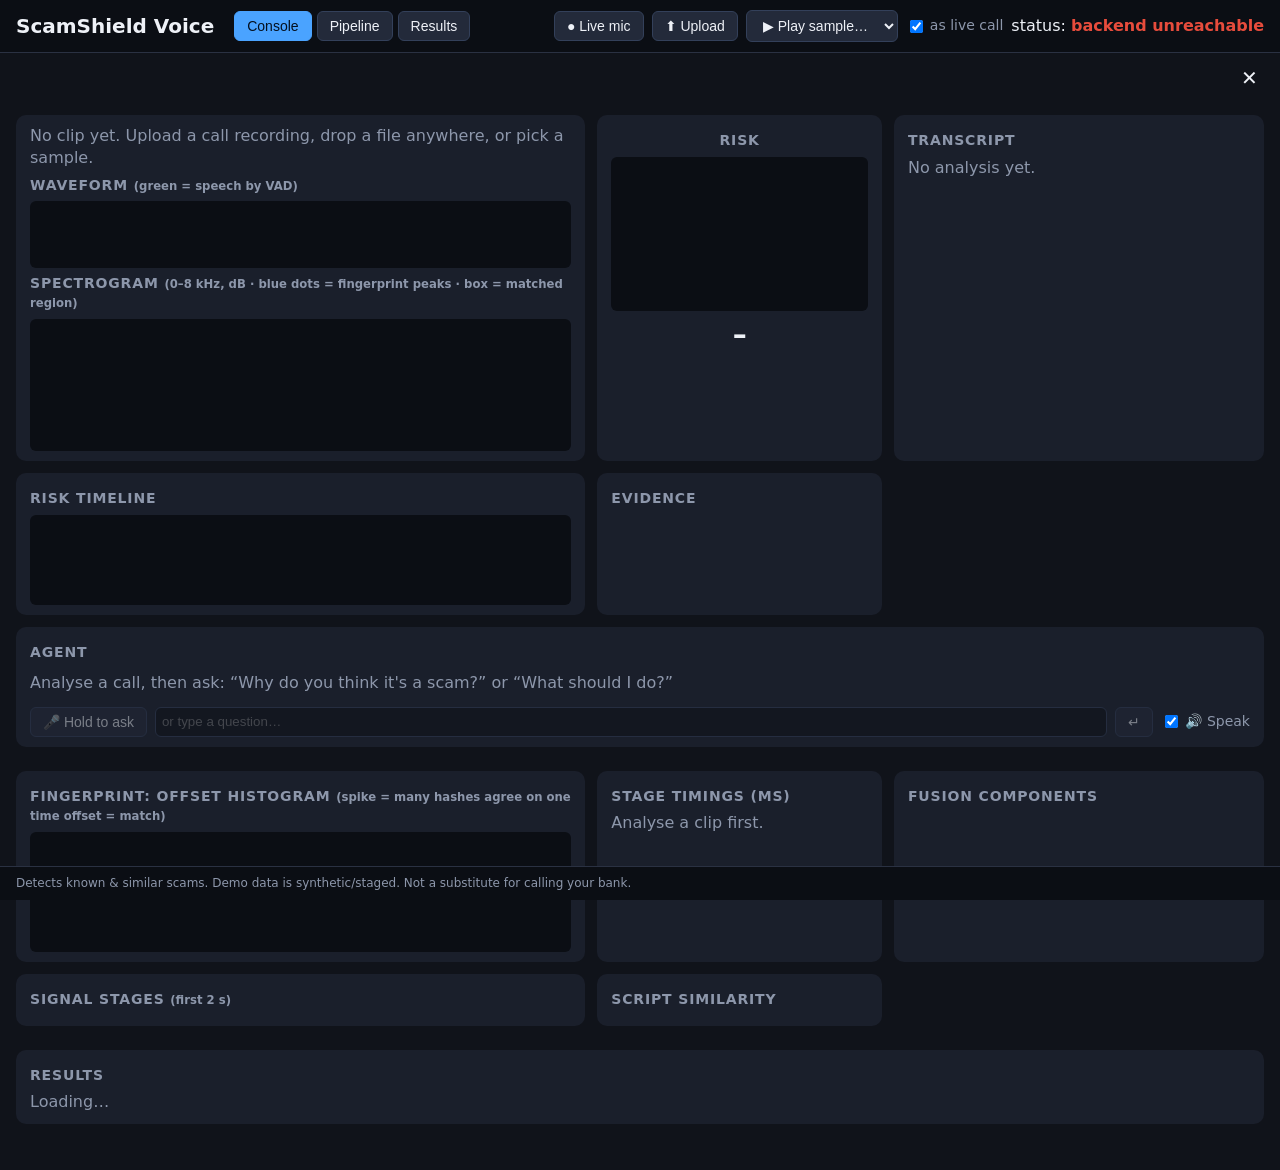
==== web/index.html @ a73c9fc6 "ScamShield Voice: phases 0-5 (fingerprint, script layer, agent, live mode) - From-scratch DSP: prepr" ====
<!doctype html>
<html lang="en">
<head>
<meta charset="utf-8"><meta name="viewport" content="width=device-width,initial-scale=1">
<title>ScamShield Voice</title>
<link rel="stylesheet" href="styles.css">
</head>
<body>
<header>
  <h1>ScamShield Voice</h1>
  <nav id="tabs">
    <button data-tab="console" class="active">Console</button>
    <button data-tab="pipeline">Pipeline</button>
    <button data-tab="results">Results</button>
  </nav>
  <div class="controls">
    <button id="btn-live" title="Analyse a live call from the microphone (use headphones or speakerphone)">● Live mic</button>
    <button id="btn-upload">⬆ Upload</button>
    <input id="file" type="file" accept=".wav,.mp3,.m4a,.webm,audio/*" hidden>
    <select id="sample"><option value="">▶ Play sample…</option></select>
    <label class="speak" title="Stream the sample through the live (WebSocket) path at real-time speed"><input type="checkbox" id="as-live" checked> as live call</label>
    <span id="status">status: <b id="status-text">loading</b></span>
  </div>
</header>
<div id="mock-banner" hidden>⚠ MOCK DATA — placeholder values for UI development, not real analysis.</div>
<div id="alert" class="alert" hidden><span id="alert-text"></span><button id="alert-close" title="Dismiss">✕</button></div>

<main id="tab-console" class="tab">
  <section class="panel wide">
    <div id="clip-info" class="muted">No clip yet. Upload a call recording, drop a file anywhere, or pick a sample.</div>
    <audio id="player" controls hidden></audio>
    <h2>Waveform <small>(green = speech by VAD)</small></h2>
    <canvas id="cv-wave" width="900" height="110"></canvas>
    <h2>Spectrogram <small>(0–8 kHz, dB · blue dots = fingerprint peaks · box = matched region)</small></h2>
    <canvas id="cv-spec" width="900" height="220"></canvas>
  </section>
  <section class="panel center">
    <h2>Risk</h2>
    <canvas id="cv-gauge" width="300" height="180"></canvas>
    <div id="level" class="level">–</div>
    <ul id="reasons"></ul>
  </section>
  <section class="panel">
    <h2>Transcript</h2>
    <div id="transcript"><span class="muted">No analysis yet.</span></div>
  </section>
  <section class="panel wide">
    <h2>Risk timeline</h2>
    <canvas id="cv-timeline" width="900" height="150"></canvas>
  </section>
  <section class="panel">
    <h2>Evidence</h2>
    <div id="evidence"></div>
  </section>
  <section class="panel full">
    <h2>Agent <small id="agent-state"></small></h2>
    <div id="agent-log"><span class="muted">Analyse a call, then ask: “Why do you think it's a scam?” or “What should I do?”</span></div>
    <div class="agent-row">
      <button id="btn-ptt" disabled title="Hold to speak a question">🎤 Hold to ask</button>
      <input id="ask-text" disabled placeholder="or type a question…" maxlength="500">
      <button id="btn-ask" disabled>↵</button>
      <label class="speak"><input type="checkbox" id="speak-on" checked> 🔊 Speak</label>
    </div>
  </section>
</main>

<main id="tab-pipeline" class="tab" hidden>
  <section class="panel wide"><h2>Fingerprint: offset histogram <small>(spike = many hashes agree on one time offset = match)</small></h2>
    <canvas id="cv-offset" width="900" height="200"></canvas><div id="offset-info" class="muted"></div></section>
  <section class="panel"><h2>Stage timings (ms)</h2><div id="timings" class="muted">Analyse a clip first.</div></section>
  <section class="panel"><h2>Fusion components</h2><div id="components"></div></section>
  <section class="panel wide"><h2>Signal stages <small>(first 2 s)</small></h2><div id="stages"></div></section>
  <section class="panel"><h2>Script similarity</h2><div id="sims"></div></section>
</main>

<main id="tab-results" class="tab" hidden>
  <section class="panel full"><h2>Results</h2><div id="results" class="muted">Loading…</div></section>
</main>

<footer>Detects known &amp; similar scams. Demo data is synthetic/staged. Not a substitute for calling your bank.</footer>
<script src="app.js"></script>
</body>
</html>
---- web/styles.css ----
:root{--bg:#10131a;--panel:#1a1f2b;--fg:#eef1f7;--muted:#8d97ab;--safe:#2ecc71;--sus:#f1c40f;--high:#e67e22;--scam:#e74c3c;--accent:#4aa3ff}
*{box-sizing:border-box}
body{margin:0;background:var(--bg);color:var(--fg);font:16px/1.4 system-ui,Segoe UI,sans-serif}
header{display:flex;flex-wrap:wrap;gap:12px;align-items:center;padding:10px 16px;background:#0b0e14;border-bottom:1px solid #2a3142}
h1{font-size:20px;margin:0 8px 0 0}
h2{font-size:14px;text-transform:uppercase;letter-spacing:.06em;color:var(--muted);margin:6px 0}
h2 small{text-transform:none;letter-spacing:0}
nav button,.controls button,.controls select,.agent-row button{background:#232a3a;color:var(--fg);border:1px solid #33405a;border-radius:6px;padding:6px 12px;font-size:14px}
nav button.active{background:var(--accent);color:#04101f;border-color:var(--accent)}
button:disabled,input:disabled{opacity:.45}
.controls{margin-left:auto;display:flex;gap:8px;align-items:center}
#mock-banner{background:#5a4300;color:#ffe08a;padding:6px 16px;font-weight:600}
.alert{padding:12px 16px;font-weight:700;font-size:18px}
.tab{display:grid;grid-template-columns:2fr 1fr 1.3fr;gap:12px;padding:12px 16px}
.panel{background:var(--panel);border-radius:10px;padding:10px 14px;min-width:0}
.panel.wide{grid-column:1/2}.panel.full{grid-column:1/-1}
.panel.center{text-align:center}
canvas{width:100%;height:auto;background:#0b0e14;border-radius:6px;display:block}
.level{font-size:28px;font-weight:800;margin:4px 0}
#reasons{text-align:left;margin:6px 0;padding-left:20px}
.muted{color:var(--muted)}
.seg{margin:0 0 10px}.seg .t{color:var(--muted);font-size:12px;margin-right:6px}
mark{background:#52390a;color:#ffd27a;border-radius:3px;padding:0 3px}
mark.negated{background:#2a2f3a;color:#8d97ab;text-decoration:line-through}
.card{border:1px solid #2f3a52;border-radius:8px;padding:8px 10px;margin:0 0 8px}
.card b{color:var(--accent)}
.agent-row{display:flex;gap:8px;margin-top:8px}.agent-row input{flex:1;background:#0b0e14;color:var(--fg);border:1px solid #33405a;border-radius:6px;padding:6px}
footer{padding:8px 16px;color:var(--muted);font-size:12px;border-top:1px solid #2a3142;position:sticky;bottom:0;background:#0b0e14}
table{border-collapse:collapse}td,th{border:1px solid #33405a;padding:4px 8px}
@media(max-width:1000px){.tab{grid-template-columns:1fr}.panel.wide{grid-column:1/-1}}
.alert{display:flex;justify-content:space-between;align-items:center;animation:slide .3s ease-out}
.alert button{background:none;border:0;color:inherit;font-size:20px;cursor:pointer}
@keyframes slide{from{transform:translateY(-100%);opacity:0}to{transform:none;opacity:1}}
#player{width:100%;margin:4px 0 6px}
body.dragging main{outline:3px dashed var(--accent);outline-offset:-8px}
.bar{display:flex;align-items:center;gap:8px;margin:3px 0;font-size:13px}
.bar span:first-child{width:130px;color:var(--muted);overflow:hidden;text-overflow:ellipsis;white-space:nowrap}
.bar .track{flex:1;background:#0b0e14;border-radius:4px;height:12px;overflow:hidden}
.bar .fill{height:100%;background:var(--accent)}
.bar span:last-child{width:60px;text-align:right}
.stage{margin:0 0 6px}.stage canvas{height:50px}
.info{cursor:help;color:var(--muted);font-size:12px;margin-left:4px}
.skeleton{opacity:.4;filter:blur(1px);transition:opacity .2s}
#pipeline-grid{display:contents}
#agent-log{max-height:220px;overflow-y:auto;display:flex;flex-direction:column;gap:6px;padding:4px 0}
.bubble{max-width:80%;padding:7px 11px;border-radius:12px;font-size:15px}
.bubble.user{align-self:flex-end;background:#2b4d7a}
.bubble.agent{align-self:flex-start;background:#26303f;border:1px solid #33405a}
.bubble.warn{background:#5a1d17;border-color:#e74c3c}
#btn-ptt.recording{background:#e74c3c;border-color:#e74c3c}
.speak{display:flex;align-items:center;gap:4px;font-size:14px;color:var(--muted);white-space:nowrap}
.results-grid{display:grid;grid-template-columns:1fr 1fr;gap:16px}.results-grid img{max-width:100%;margin-top:6px;border-radius:6px;background:#fff}
.note{background:#3a3000;color:#ffe08a;padding:6px 10px;border-radius:6px;font-size:13px}
h3{margin:8px 0}h4{margin:10px 0 4px}table{font-size:13px;margin:4px 0}
@media(max-width:1000px){.results-grid{grid-template-columns:1fr}}
#btn-live.on{background:#e74c3c;border-color:#e74c3c;animation:pulse 1.2s infinite}
@keyframes pulse{50%{opacity:.6}}
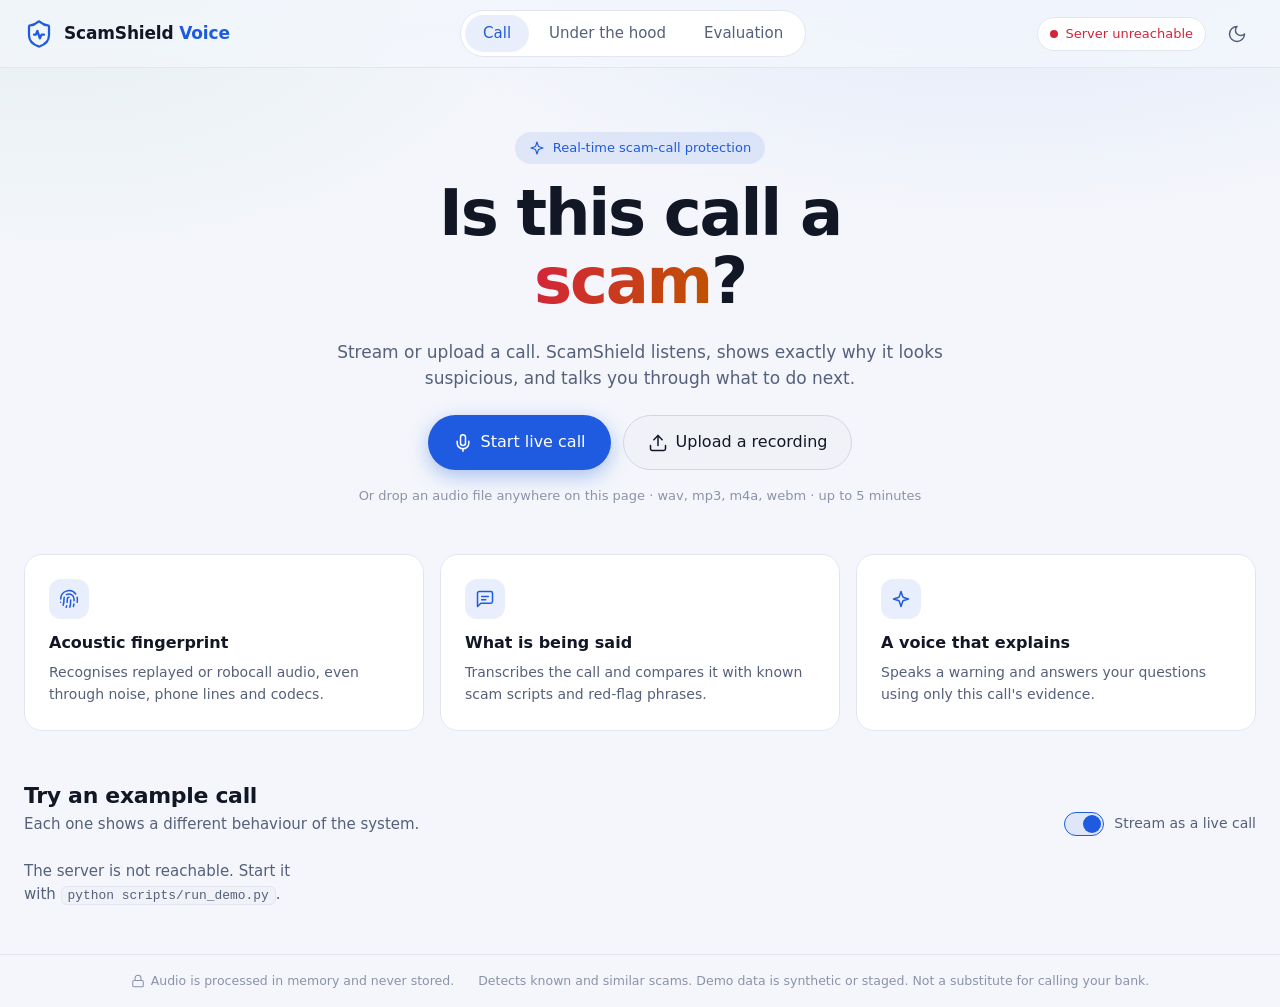
==== commit ba259bd2: "Redesign the UI, add the holdout set and report its (poor) result honestly UI (web/): full redesign." ====
--- a/web/index.html
+++ b/web/index.html
@@ -1,83 +1,226 @@
 <!doctype html>
-<html lang="en">
+<html lang="en" data-theme="dark">
 <head>
-<meta charset="utf-8"><meta name="viewport" content="width=device-width,initial-scale=1">
+<meta charset="utf-8">
+<meta name="viewport" content="width=device-width,initial-scale=1">
+<meta name="color-scheme" content="dark light">
 <title>ScamShield Voice</title>
 <link rel="stylesheet" href="styles.css">
+<script>
+  // set the theme before first paint (no flash)
+  (function () {
+    var t = localStorage.getItem("ss-theme") || (matchMedia("(prefers-color-scheme: light)").matches ? "light" : "dark");
+    document.documentElement.dataset.theme = t;
+  })();
+</script>
 </head>
 <body>
-<header>
-  <h1>ScamShield Voice</h1>
-  <nav id="tabs">
-    <button data-tab="console" class="active">Console</button>
-    <button data-tab="pipeline">Pipeline</button>
-    <button data-tab="results">Results</button>
+
+<!-- icon sprite (stroke icons, 24px grid) -->
+<svg width="0" height="0" style="position:absolute" aria-hidden="true">
+  <defs>
+    <symbol id="i-logo" viewBox="0 0 24 24"><path d="M20 13c0 5-3.5 7.5-7.66 8.95a1 1 0 0 1-.67-.01C7.5 20.5 4 18 4 13V6a1 1 0 0 1 1-1c2 0 4.5-1.2 6.24-2.72a1.17 1.17 0 0 1 1.52 0C14.51 3.81 17 5 19 5a1 1 0 0 1 1 1z" fill="none" stroke="currentColor" stroke-width="1.8" stroke-linejoin="round"/><path d="M8 12.5h1.5l1.2-3 2 6 1.3-3H16" fill="none" stroke="currentColor" stroke-width="1.8" stroke-linecap="round" stroke-linejoin="round"/></symbol>
+    <symbol id="i-mic" viewBox="0 0 24 24"><path d="M12 2a3 3 0 0 0-3 3v7a3 3 0 0 0 6 0V5a3 3 0 0 0-3-3Z"/><path d="M19 10v2a7 7 0 0 1-14 0v-2"/><path d="M12 19v3"/></symbol>
+    <symbol id="i-upload" viewBox="0 0 24 24"><path d="M21 15v4a2 2 0 0 1-2 2H5a2 2 0 0 1-2-2v-4"/><path d="m17 8-5-5-5 5"/><path d="M12 3v12"/></symbol>
+    <symbol id="i-play" viewBox="0 0 24 24"><path d="M6 3.5v17a1 1 0 0 0 1.5.86l14-8.5a1 1 0 0 0 0-1.72l-14-8.5A1 1 0 0 0 6 3.5Z"/></symbol>
+    <symbol id="i-stop" viewBox="0 0 24 24"><rect width="14" height="14" x="5" y="5" rx="2"/></symbol>
+    <symbol id="i-send" viewBox="0 0 24 24"><path d="m22 2-7 20-4-9-9-4Z"/><path d="M22 2 11 13"/></symbol>
+    <symbol id="i-check" viewBox="0 0 24 24"><path d="M22 11.08V12a10 10 0 1 1-5.93-9.14"/><path d="m22 4-10 10-3-3"/></symbol>
+    <symbol id="i-help" viewBox="0 0 24 24"><circle cx="12" cy="12" r="10"/><path d="M9.09 9a3 3 0 0 1 5.83 1c0 2-3 3-3 3"/><path d="M12 17h.01"/></symbol>
+    <symbol id="i-alert" viewBox="0 0 24 24"><path d="m21.73 18-8-14a2 2 0 0 0-3.48 0l-8 14A2 2 0 0 0 4 21h16a2 2 0 0 0 1.73-3"/><path d="M12 9v4"/><path d="M12 17h.01"/></symbol>
+    <symbol id="i-octagon" viewBox="0 0 24 24"><path d="M12 16h.01"/><path d="M12 8v4"/><path d="M15.31 2a2 2 0 0 1 1.41.59l4.69 4.69A2 2 0 0 1 22 8.69v6.62a2 2 0 0 1-.59 1.41l-4.69 4.69a2 2 0 0 1-1.41.59H8.69a2 2 0 0 1-1.41-.59l-4.69-4.69A2 2 0 0 1 2 15.31V8.69a2 2 0 0 1 .59-1.41l4.69-4.69A2 2 0 0 1 8.69 2z"/></symbol>
+    <symbol id="i-x" viewBox="0 0 24 24"><path d="M18 6 6 18"/><path d="m6 6 12 12"/></symbol>
+    <symbol id="i-info" viewBox="0 0 24 24"><circle cx="12" cy="12" r="10"/><path d="M12 16v-4"/><path d="M12 8h.01"/></symbol>
+    <symbol id="i-sun" viewBox="0 0 24 24"><circle cx="12" cy="12" r="4"/><path d="M12 2v2M12 20v2M4.93 4.93l1.41 1.41M17.66 17.66l1.41 1.41M2 12h2M20 12h2M6.34 17.66l-1.41 1.41M19.07 4.93l-1.41 1.41"/></symbol>
+    <symbol id="i-moon" viewBox="0 0 24 24"><path d="M12 3a6 6 0 0 0 9 9 9 9 0 1 1-9-9Z"/></symbol>
+    <symbol id="i-volume" viewBox="0 0 24 24"><path d="M11 5 6 9H2v6h4l5 4V5z"/><path d="M15.54 8.46a5 5 0 0 1 0 7.07"/><path d="M19.07 4.93a10 10 0 0 1 0 14.14"/></symbol>
+    <symbol id="i-volume-off" viewBox="0 0 24 24"><path d="M11 5 6 9H2v6h4l5 4V5z"/><path d="m22 9-6 6"/><path d="m16 9 6 6"/></symbol>
+    <symbol id="i-fingerprint" viewBox="0 0 24 24"><path d="M12 10a2 2 0 0 0-2 2c0 1.02-.1 2.51-.26 4"/><path d="M14 13.12c0 2.38 0 6.38-1 8.88"/><path d="M17.29 21.02c.12-.6.43-2.3.5-3.02"/><path d="M2 12a10 10 0 0 1 18-6"/><path d="M2 16h.01"/><path d="M21.8 16c.2-2 .131-5.354 0-6"/><path d="M5 19.5C5.5 18 6 15 6 12a6 6 0 0 1 .34-2"/><path d="M8.65 22c.21-.66.45-1.32.57-2"/><path d="M9 6.8a6 6 0 0 1 9 5.2v2"/></symbol>
+    <symbol id="i-text" viewBox="0 0 24 24"><path d="M21 15a2 2 0 0 1-2 2H7l-4 4V5a2 2 0 0 1 2-2h14a2 2 0 0 1 2 2z"/><path d="M8 9h8M8 13h5"/></symbol>
+    <symbol id="i-flag" viewBox="0 0 24 24"><path d="M4 22V4"/><path d="M4 4c3-1.5 5 1.5 8 0s5-1.5 8 0v9c-3-1.5-5 1.5-8 0s-5-1.5-8 0"/></symbol>
+    <symbol id="i-wave" viewBox="0 0 24 24"><path d="M22 12h-4l-3 9L9 3l-3 9H2"/></symbol>
+    <symbol id="i-refresh" viewBox="0 0 24 24"><path d="M3 12a9 9 0 1 0 9-9 9.75 9.75 0 0 0-6.74 2.74L3 8"/><path d="M3 3v5h5"/></symbol>
+    <symbol id="i-sparkle" viewBox="0 0 24 24"><path d="m12 3-1.9 5.8a2 2 0 0 1-1.3 1.3L3 12l5.8 1.9a2 2 0 0 1 1.3 1.3L12 21l1.9-5.8a2 2 0 0 1 1.3-1.3L21 12l-5.8-1.9a2 2 0 0 1-1.3-1.3z"/></symbol>
+    <symbol id="i-lock" viewBox="0 0 24 24"><rect width="18" height="11" x="3" y="11" rx="2"/><path d="M7 11V7a5 5 0 0 1 10 0v4"/></symbol>
+    <symbol id="i-phone" viewBox="0 0 24 24"><path d="M22 16.92v3a2 2 0 0 1-2.18 2 19.79 19.79 0 0 1-8.63-3.07 19.5 19.5 0 0 1-6-6 19.79 19.79 0 0 1-3.07-8.67A2 2 0 0 1 4.11 2h3a2 2 0 0 1 2 1.72c.13.96.36 1.9.7 2.81a2 2 0 0 1-.45 2.11L8.09 9.91a16 16 0 0 0 6 6l1.27-1.27a2 2 0 0 1 2.11-.45c.91.34 1.85.57 2.81.7A2 2 0 0 1 22 16.92z"/></symbol>
+    <symbol id="i-file" viewBox="0 0 24 24"><path d="M14.5 2H6a2 2 0 0 0-2 2v16a2 2 0 0 0 2 2h12a2 2 0 0 0 2-2V7.5z"/><path d="M14 2v6h6"/></symbol>
+  </defs>
+</svg>
+
+<a class="skip" href="#main">Skip to content</a>
+
+<header class="appbar">
+  <a class="brand" href="/" aria-label="ScamShield Voice home">
+    <svg class="logo" aria-hidden="true"><use href="#i-logo"/></svg>
+    <span>ScamShield <b>Voice</b></span>
+  </a>
+  <nav class="tabs" id="tabs" role="tablist" aria-label="Sections">
+    <button role="tab" data-tab="console" aria-selected="true">Call</button>
+    <button role="tab" data-tab="pipeline" aria-selected="false">Under the hood</button>
+    <button role="tab" data-tab="results" aria-selected="false">Evaluation</button>
   </nav>
-  <div class="controls">
-    <button id="btn-live" title="Analyse a live call from the microphone (use headphones or speakerphone)">● Live mic</button>
-    <button id="btn-upload">⬆ Upload</button>
-    <input id="file" type="file" accept=".wav,.mp3,.m4a,.webm,audio/*" hidden>
-    <select id="sample"><option value="">▶ Play sample…</option></select>
-    <label class="speak" title="Stream the sample through the live (WebSocket) path at real-time speed"><input type="checkbox" id="as-live" checked> as live call</label>
-    <span id="status">status: <b id="status-text">loading</b></span>
+  <div class="bar-right">
+    <span class="status" id="status" data-kind="load"><i class="dot"></i><span id="status-text">Starting…</span></span>
+    <button class="icon-btn" id="theme" aria-label="Switch colour theme" title="Switch theme">
+      <svg class="ic" aria-hidden="true"><use href="#i-sun" id="theme-icon"/></svg>
+    </button>
   </div>
 </header>
-<div id="mock-banner" hidden>⚠ MOCK DATA — placeholder values for UI development, not real analysis.</div>
-<div id="alert" class="alert" hidden><span id="alert-text"></span><button id="alert-close" title="Dismiss">✕</button></div>
-
-<main id="tab-console" class="tab">
-  <section class="panel wide">
-    <div id="clip-info" class="muted">No clip yet. Upload a call recording, drop a file anywhere, or pick a sample.</div>
-    <audio id="player" controls hidden></audio>
-    <h2>Waveform <small>(green = speech by VAD)</small></h2>
-    <canvas id="cv-wave" width="900" height="110"></canvas>
-    <h2>Spectrogram <small>(0–8 kHz, dB · blue dots = fingerprint peaks · box = matched region)</small></h2>
-    <canvas id="cv-spec" width="900" height="220"></canvas>
-  </section>
-  <section class="panel center">
-    <h2>Risk</h2>
-    <canvas id="cv-gauge" width="300" height="180"></canvas>
-    <div id="level" class="level">–</div>
-    <ul id="reasons"></ul>
-  </section>
-  <section class="panel">
-    <h2>Transcript</h2>
-    <div id="transcript"><span class="muted">No analysis yet.</span></div>
-  </section>
-  <section class="panel wide">
-    <h2>Risk timeline</h2>
-    <canvas id="cv-timeline" width="900" height="150"></canvas>
-  </section>
-  <section class="panel">
-    <h2>Evidence</h2>
-    <div id="evidence"></div>
-  </section>
-  <section class="panel full">
-    <h2>Agent <small id="agent-state"></small></h2>
-    <div id="agent-log"><span class="muted">Analyse a call, then ask: “Why do you think it's a scam?” or “What should I do?”</span></div>
-    <div class="agent-row">
-      <button id="btn-ptt" disabled title="Hold to speak a question">🎤 Hold to ask</button>
-      <input id="ask-text" disabled placeholder="or type a question…" maxlength="500">
-      <button id="btn-ask" disabled>↵</button>
-      <label class="speak"><input type="checkbox" id="speak-on" checked> 🔊 Speak</label>
+
+<main id="main">
+
+  <!-- ============ CALL ============ -->
+  <section id="tab-console" class="view" role="tabpanel">
+
+    <!-- home: nothing analysed yet -->
+    <div id="home" class="home">
+      <div class="hero">
+        <span class="eyebrow"><svg class="ic" aria-hidden="true"><use href="#i-sparkle"/></svg> Real-time scam-call protection</span>
+        <h1>Is this call a <em>scam</em>?</h1>
+        <p class="lead">Stream or upload a call. ScamShield listens, shows exactly why it looks suspicious, and talks you through what to do next.</p>
+        <div class="cta">
+          <button id="btn-live" class="btn primary lg"><svg class="ic" aria-hidden="true"><use href="#i-mic"/></svg>Start live call</button>
+          <button id="btn-upload" class="btn tonal lg"><svg class="ic" aria-hidden="true"><use href="#i-upload"/></svg>Upload a recording</button>
+          <input id="file" type="file" accept=".wav,.mp3,.m4a,.webm,audio/*" hidden>
+        </div>
+        <p class="hint">Or drop an audio file anywhere on this page · wav, mp3, m4a, webm · up to 5 minutes</p>
+      </div>
+
+      <ul class="how" aria-label="How it checks a call">
+        <li><span class="how-ic"><svg class="ic" aria-hidden="true"><use href="#i-fingerprint"/></svg></span><b>Acoustic fingerprint</b><span>Recognises replayed or robocall audio, even through noise, phone lines and codecs.</span></li>
+        <li><span class="how-ic"><svg class="ic" aria-hidden="true"><use href="#i-text"/></svg></span><b>What is being said</b><span>Transcribes the call and compares it with known scam scripts and red-flag phrases.</span></li>
+        <li><span class="how-ic"><svg class="ic" aria-hidden="true"><use href="#i-sparkle"/></svg></span><b>A voice that explains</b><span>Speaks a warning and answers your questions using only this call's evidence.</span></li>
+      </ul>
+
+      <div class="samples-head">
+        <div><h2>Try an example call</h2><p class="muted">Each one shows a different behaviour of the system.</p></div>
+        <label class="switch" title="Stream the example through the live WebSocket path at real-time speed">
+          <input type="checkbox" id="as-live" checked><span class="track"><span class="knob"></span></span>
+          <span>Stream as a live call</span>
+        </label>
+      </div>
+      <div id="samples" class="sample-grid" aria-live="polite"></div>
+    </div>
+
+    <!-- session: a call is being (or has been) analysed -->
+    <div id="session" class="session" hidden>
+      <div class="session-head">
+        <div class="clip">
+          <span id="live-pill" class="pill live" hidden><i></i>LIVE <span id="live-time">0:00</span></span>
+          <h2 id="clip-title">Call</h2>
+          <span id="clip-meta" class="muted"></span>
+        </div>
+        <div class="head-actions">
+          <audio id="player" controls hidden></audio>
+          <button id="btn-stop" class="btn danger" hidden><svg class="ic" aria-hidden="true"><use href="#i-stop"/></svg>End call</button>
+          <button id="btn-new" class="btn text"><svg class="ic" aria-hidden="true"><use href="#i-refresh"/></svg>New call</button>
+        </div>
+      </div>
+
+      <div id="alert" class="banner" role="alert" hidden>
+        <svg class="ic" aria-hidden="true"><use href="#i-alert"/></svg>
+        <span id="alert-text"></span>
+        <button class="icon-btn" id="alert-close" aria-label="Dismiss"><svg class="ic" aria-hidden="true"><use href="#i-x"/></svg></button>
+      </div>
+
+      <div class="grid">
+        <div class="col-main">
+
+          <article class="card verdict" id="verdict" data-level="safe" aria-live="polite">
+            <div class="ring-wrap" aria-hidden="true">
+              <svg class="ring" viewBox="0 0 120 120"><circle class="ring-track" cx="60" cy="60" r="52"/><circle class="ring-arc" id="ring-arc" cx="60" cy="60" r="52"/></svg>
+              <div class="ring-num"><b id="score">0</b><span>risk / 100</span></div>
+            </div>
+            <div class="verdict-body">
+              <span class="level-pill"><svg class="ic" aria-hidden="true"><use href="#i-check" id="level-icon"/></svg><span id="level">Waiting</span></span>
+              <h2 id="verdict-title">Listening…</h2>
+              <p id="verdict-sub" class="muted"></p>
+              <ul id="reasons" class="reasons"></ul>
+            </div>
+            <div id="actions" class="actions" hidden>
+              <b>What to do now</b>
+              <ol>
+                <li>Hang up. You don't owe the caller an answer.</li>
+                <li>Never share an OTP, PIN or card details.</li>
+                <li>Call the official number on your card or the bank's website.</li>
+                <li>Report it: <b>1930</b> · cybercrime.gov.in</li>
+              </ol>
+            </div>
+          </article>
+
+          <section class="tiles" id="tiles" aria-label="Evidence">
+            <article class="tile" id="tile-fp"><header><svg class="ic" aria-hidden="true"><use href="#i-fingerprint"/></svg><span>Fingerprint</span><button class="info" data-tip="Spectral-peak hashes of this audio are compared with known scam recordings. A spike at one time offset means a match." aria-label="About fingerprint"><svg class="ic" aria-hidden="true"><use href="#i-info"/></svg></button></header><b class="tile-val" id="tv-fp">–</b><span class="tile-sub" id="ts-fp">Waiting for audio</span><div class="meter"><i id="tm-fp"></i></div></article>
+            <article class="tile" id="tile-script"><header><svg class="ic" aria-hidden="true"><use href="#i-text"/></svg><span>Script match</span><button class="info" data-tip="Sentence embeddings of what was said, compared with known scam scripts (cosine similarity)." aria-label="About script match"><svg class="ic" aria-hidden="true"><use href="#i-info"/></svg></button></header><b class="tile-val" id="tv-script">–</b><span class="tile-sub" id="ts-script">Waiting for speech</span><div class="meter"><i id="tm-script"></i></div></article>
+            <article class="tile" id="tile-flags"><header><svg class="ic" aria-hidden="true"><use href="#i-flag"/></svg><span>Red flags</span><button class="info" data-tip="Urgency, secrecy, OTP requests, threats and payment demands. Phrases cancelled by safe context (for example 'we will never ask for your OTP') are not counted." aria-label="About red flags"><svg class="ic" aria-hidden="true"><use href="#i-info"/></svg></button></header><b class="tile-val" id="tv-flags">–</b><span class="tile-sub" id="ts-flags">Waiting for speech</span><div class="meter"><i id="tm-flags"></i></div></article>
+            <article class="tile" id="tile-voice"><header><svg class="ic" aria-hidden="true"><use href="#i-wave"/></svg><span>Voice</span><button class="info" data-tip="Pitch, pace and pauses of the caller. Shown for context only; it does not change the score." aria-label="About voice"><svg class="ic" aria-hidden="true"><use href="#i-info"/></svg></button></header><b class="tile-val" id="tv-voice">–</b><span class="tile-sub" id="ts-voice">Context only</span><div class="meter muted-meter"><i id="tm-voice"></i></div></article>
+          </section>
+
+          <div class="duo">
+            <article class="card">
+              <header class="card-h"><h3>Risk over the call</h3></header>
+              <canvas id="cv-timeline" class="cv timeline" aria-label="Risk score over time"></canvas>
+            </article>
+            <article class="card transcript-card">
+              <header class="card-h"><h3>Transcript</h3><span id="flag-legend" class="legend"></span></header>
+              <div id="transcript" class="transcript"><p class="empty">The transcript appears here as the call is understood.</p></div>
+            </article>
+          </div>
+
+          <article class="card">
+            <header class="card-h"><h3>Audio</h3><span class="muted small">speech is highlighted · blue dots are fingerprint peaks · green box is a matched region</span></header>
+            <canvas id="cv-wave" class="cv wave" aria-label="Waveform"></canvas>
+            <canvas id="cv-spec" class="cv spec" aria-label="Spectrogram"></canvas>
+          </article>
+        </div>
+
+        <aside class="col-agent">
+          <article class="card agent-card" id="agent">
+            <header class="agent-h">
+              <span class="agent-av"><svg class="ic" aria-hidden="true"><use href="#i-sparkle"/></svg></span>
+              <div><h3>Ask ScamShield</h3><span id="agent-state" class="agent-state" data-s="idle">Ready</span></div>
+              <button class="icon-btn" id="speak-toggle" aria-pressed="true" aria-label="Spoken replies on" title="Spoken replies"><svg class="ic" aria-hidden="true"><use href="#i-volume" id="speak-icon"/></svg></button>
+            </header>
+            <div id="agent-log" class="chat" aria-live="polite"></div>
+            <div id="quick" class="quick"></div>
+            <form id="ask-form" class="composer" autocomplete="off">
+              <button type="button" id="btn-ptt" class="ptt" aria-label="Hold to talk" title="Hold to talk"><svg class="ic" aria-hidden="true"><use href="#i-mic"/></svg></button>
+              <input id="ask-text" placeholder="Ask about this call…" maxlength="500" aria-label="Your question">
+              <button type="submit" id="btn-ask" class="icon-btn send" aria-label="Send"><svg class="ic" aria-hidden="true"><use href="#i-send"/></svg></button>
+            </form>
+            <p class="agent-foot">Hold the mic button to talk. Answers use only this call's evidence.</p>
+          </article>
+        </aside>
+      </div>
     </div>
   </section>
+
+  <!-- ============ UNDER THE HOOD ============ -->
+  <section id="tab-pipeline" class="view" role="tabpanel" hidden>
+    <div class="page-head"><h1>Under the hood</h1><p class="lead">How ScamShield reached its verdict for the current call, one stage at a time.</p></div>
+    <div id="pipeline-empty" class="empty-state"><svg class="ic xl" aria-hidden="true"><use href="#i-wave"/></svg><h3>No call analysed yet</h3><p>Run an example or upload a recording on the Call tab, then come back to see every stage.</p></div>
+    <ol id="pipeline-body" class="steps" hidden>
+      <li class="step"><span class="step-n">1</span><div class="step-c card"><h3>Clean the signal</h3><p class="muted">Resample to 16 kHz, remove DC offset, normalise, pre-emphasise (<code>y[n] = x[n] − 0.97·x[n−1]</code>), then find speech with energy and zero-crossing rate.</p><div id="stages" class="stages"></div></div></li>
+      <li class="step"><span class="step-n">2</span><div class="step-c card"><h3>Fingerprint it</h3><p class="muted">Peaks of the spectrogram in the telephone band (300–3400 Hz) are paired into hashes. If a known recording shares many hashes at the <em>same</em> time offset, the histogram shows one tall spike.</p><canvas id="cv-offset" class="cv offset" aria-label="Offset histogram"></canvas><p id="offset-info" class="muted small"></p></div></li>
+      <li class="step"><span class="step-n">3</span><div class="step-c card"><h3>Understand the words</h3><p class="muted">Whisper transcribes the speech, sentence embeddings are compared with known scam scripts, and a lexicon flags urgency, secrecy, OTP requests and threats, with safe-context handling.</p><div class="two"><div><h4>Closest known scripts</h4><div id="sims" class="bars"></div></div><div><h4>Red-flag phrases</h4><div id="flag-chips" class="chips"></div></div></div></div></li>
+      <li class="step"><span class="step-n">4</span><div class="step-c card"><h3>Decide</h3><p class="muted">Noisy-OR fusion: <code>score = 100·(1 − Π(1 − wᵢ·sᵢ))</code>. Any one strong layer is enough; weak layers add up without ever exceeding 100.</p><div class="two"><div><h4>Layer contributions</h4><div id="components" class="bars"></div><p id="formula" class="muted small"></p></div><div><h4>Time per stage (ms)</h4><div id="timings" class="bars"></div></div></div></div></li>
+    </ol>
+  </section>
+
+  <!-- ============ EVALUATION ============ -->
+  <section id="tab-results" class="view" role="tabpanel" hidden>
+    <div class="page-head"><h1>Evaluation</h1><p class="lead">Every number here is read from <code>artifacts/results/summary.json</code>, produced by <code>run_eval</code>. Nothing is typed in by hand.</p></div>
+    <div id="results"><p class="muted">Loading…</p></div>
+  </section>
 </main>
 
-<main id="tab-pipeline" class="tab" hidden>
-  <section class="panel wide"><h2>Fingerprint: offset histogram <small>(spike = many hashes agree on one time offset = match)</small></h2>
-    <canvas id="cv-offset" width="900" height="200"></canvas><div id="offset-info" class="muted"></div></section>
-  <section class="panel"><h2>Stage timings (ms)</h2><div id="timings" class="muted">Analyse a clip first.</div></section>
-  <section class="panel"><h2>Fusion components</h2><div id="components"></div></section>
-  <section class="panel wide"><h2>Signal stages <small>(first 2 s)</small></h2><div id="stages"></div></section>
-  <section class="panel"><h2>Script similarity</h2><div id="sims"></div></section>
-</main>
-
-<main id="tab-results" class="tab" hidden>
-  <section class="panel full"><h2>Results</h2><div id="results" class="muted">Loading…</div></section>
-</main>
-
-<footer>Detects known &amp; similar scams. Demo data is synthetic/staged. Not a substitute for calling your bank.</footer>
+<div id="drop" class="drop" hidden><div><svg class="ic xl" aria-hidden="true"><use href="#i-upload"/></svg><b>Drop to analyse</b><span>wav, mp3, m4a or webm</span></div></div>
+<div id="tip" class="tip" role="tooltip" hidden></div>
+
+<footer class="foot">
+  <span><svg class="ic" aria-hidden="true"><use href="#i-lock"/></svg>Audio is processed in memory and never stored.</span>
+  <span>Detects known and similar scams. Demo data is synthetic or staged. Not a substitute for calling your bank.</span>
+</footer>
+
 <script src="app.js"></script>
 </body>
 </html>
--- a/web/styles.css
+++ b/web/styles.css
@@ -1,57 +1,304 @@
-:root{--bg:#10131a;--panel:#1a1f2b;--fg:#eef1f7;--muted:#8d97ab;--safe:#2ecc71;--sus:#f1c40f;--high:#e67e22;--scam:#e74c3c;--accent:#4aa3ff}
-*{box-sizing:border-box}
-body{margin:0;background:var(--bg);color:var(--fg);font:16px/1.4 system-ui,Segoe UI,sans-serif}
-header{display:flex;flex-wrap:wrap;gap:12px;align-items:center;padding:10px 16px;background:#0b0e14;border-bottom:1px solid #2a3142}
-h1{font-size:20px;margin:0 8px 0 0}
-h2{font-size:14px;text-transform:uppercase;letter-spacing:.06em;color:var(--muted);margin:6px 0}
-h2 small{text-transform:none;letter-spacing:0}
-nav button,.controls button,.controls select,.agent-row button{background:#232a3a;color:var(--fg);border:1px solid #33405a;border-radius:6px;padding:6px 12px;font-size:14px}
-nav button.active{background:var(--accent);color:#04101f;border-color:var(--accent)}
-button:disabled,input:disabled{opacity:.45}
-.controls{margin-left:auto;display:flex;gap:8px;align-items:center}
-#mock-banner{background:#5a4300;color:#ffe08a;padding:6px 16px;font-weight:600}
-.alert{padding:12px 16px;font-weight:700;font-size:18px}
-.tab{display:grid;grid-template-columns:2fr 1fr 1.3fr;gap:12px;padding:12px 16px}
-.panel{background:var(--panel);border-radius:10px;padding:10px 14px;min-width:0}
-.panel.wide{grid-column:1/2}.panel.full{grid-column:1/-1}
-.panel.center{text-align:center}
-canvas{width:100%;height:auto;background:#0b0e14;border-radius:6px;display:block}
-.level{font-size:28px;font-weight:800;margin:4px 0}
-#reasons{text-align:left;margin:6px 0;padding-left:20px}
-.muted{color:var(--muted)}
-.seg{margin:0 0 10px}.seg .t{color:var(--muted);font-size:12px;margin-right:6px}
-mark{background:#52390a;color:#ffd27a;border-radius:3px;padding:0 3px}
-mark.negated{background:#2a2f3a;color:#8d97ab;text-decoration:line-through}
-.card{border:1px solid #2f3a52;border-radius:8px;padding:8px 10px;margin:0 0 8px}
-.card b{color:var(--accent)}
-.agent-row{display:flex;gap:8px;margin-top:8px}.agent-row input{flex:1;background:#0b0e14;color:var(--fg);border:1px solid #33405a;border-radius:6px;padding:6px}
-footer{padding:8px 16px;color:var(--muted);font-size:12px;border-top:1px solid #2a3142;position:sticky;bottom:0;background:#0b0e14}
-table{border-collapse:collapse}td,th{border:1px solid #33405a;padding:4px 8px}
-@media(max-width:1000px){.tab{grid-template-columns:1fr}.panel.wide{grid-column:1/-1}}
-.alert{display:flex;justify-content:space-between;align-items:center;animation:slide .3s ease-out}
-.alert button{background:none;border:0;color:inherit;font-size:20px;cursor:pointer}
-@keyframes slide{from{transform:translateY(-100%);opacity:0}to{transform:none;opacity:1}}
-#player{width:100%;margin:4px 0 6px}
-body.dragging main{outline:3px dashed var(--accent);outline-offset:-8px}
-.bar{display:flex;align-items:center;gap:8px;margin:3px 0;font-size:13px}
-.bar span:first-child{width:130px;color:var(--muted);overflow:hidden;text-overflow:ellipsis;white-space:nowrap}
-.bar .track{flex:1;background:#0b0e14;border-radius:4px;height:12px;overflow:hidden}
-.bar .fill{height:100%;background:var(--accent)}
-.bar span:last-child{width:60px;text-align:right}
-.stage{margin:0 0 6px}.stage canvas{height:50px}
-.info{cursor:help;color:var(--muted);font-size:12px;margin-left:4px}
-.skeleton{opacity:.4;filter:blur(1px);transition:opacity .2s}
-#pipeline-grid{display:contents}
-#agent-log{max-height:220px;overflow-y:auto;display:flex;flex-direction:column;gap:6px;padding:4px 0}
-.bubble{max-width:80%;padding:7px 11px;border-radius:12px;font-size:15px}
-.bubble.user{align-self:flex-end;background:#2b4d7a}
-.bubble.agent{align-self:flex-start;background:#26303f;border:1px solid #33405a}
-.bubble.warn{background:#5a1d17;border-color:#e74c3c}
-#btn-ptt.recording{background:#e74c3c;border-color:#e74c3c}
-.speak{display:flex;align-items:center;gap:4px;font-size:14px;color:var(--muted);white-space:nowrap}
-.results-grid{display:grid;grid-template-columns:1fr 1fr;gap:16px}.results-grid img{max-width:100%;margin-top:6px;border-radius:6px;background:#fff}
-.note{background:#3a3000;color:#ffe08a;padding:6px 10px;border-radius:6px;font-size:13px}
-h3{margin:8px 0}h4{margin:10px 0 4px}table{font-size:13px;margin:4px 0}
-@media(max-width:1000px){.results-grid{grid-template-columns:1fr}}
-#btn-live.on{background:#e74c3c;border-color:#e74c3c;animation:pulse 1.2s infinite}
-@keyframes pulse{50%{opacity:.6}}
+/* ScamShield Voice: design system
+   Tokens -> base -> components -> views. Dark by default, full light theme, reduced-motion aware. */
+
+:root {
+  --font: "Google Sans Text", "Segoe UI Variable Text", "Segoe UI", system-ui, -apple-system, Roboto, "Helvetica Neue", Arial, sans-serif;
+  --mono: ui-monospace, "Cascadia Code", "SF Mono", Menlo, Consolas, monospace;
+  --r-xl: 24px; --r-lg: 18px; --r-md: 12px; --r-sm: 8px;
+  --ease: cubic-bezier(.2, .8, .2, 1);
+  --s1: 4px; --s2: 8px; --s3: 12px; --s4: 16px; --s5: 24px; --s6: 32px; --s7: 48px;
+}
+
+html[data-theme="dark"] {
+  --bg: #090b10; --surface: #12151d; --surface-2: #181c26; --surface-3: #202636;
+  --line: #242a39; --line-2: #333b50;
+  --text: #eef1f8; --muted: #9ba5bb; --faint: #667088;
+  --primary: #8ab4ff; --on-primary: #08183a; --primary-soft: rgba(138, 180, 255, .14);
+  --safe: #3ddc97; --suspicious: #fbc02d; --high: #ff9f4a; --scam: #ff6b6b;
+  --wave: #8ab4ff; --shadow: 0 1px 2px rgba(0,0,0,.4), 0 8px 24px rgba(0,0,0,.28);
+  --glow: radial-gradient(900px 420px at 78% -8%, rgba(138,180,255,.13), transparent 70%), radial-gradient(700px 380px at 5% 0%, rgba(61,220,151,.06), transparent 70%);
+}
+html[data-theme="light"] {
+  --bg: #f4f6fb; --surface: #ffffff; --surface-2: #f0f2f8; --surface-3: #e6e9f2;
+  --line: #e1e5ef; --line-2: #cfd5e4;
+  --text: #121726; --muted: #55607a; --faint: #8a93a9;
+  --primary: #1f5be0; --on-primary: #ffffff; --primary-soft: rgba(31, 91, 224, .10);
+  --safe: #0b8a57; --suspicious: #946000; --high: #bf5200; --scam: #d3243a;
+  --wave: #1f5be0; --shadow: 0 1px 2px rgba(20,28,50,.06), 0 8px 24px rgba(20,28,50,.08);
+  --glow: radial-gradient(900px 420px at 78% -8%, rgba(31,91,224,.09), transparent 70%), radial-gradient(700px 380px at 5% 0%, rgba(11,138,87,.06), transparent 70%);
+}
+
+*, *::before, *::after { box-sizing: border-box; }
+html { scroll-behavior: smooth; }
+body {
+  margin: 0; min-height: 100vh; display: flex; flex-direction: column;
+  background: var(--glow), var(--bg); background-attachment: fixed;
+  color: var(--text); font: 15px/1.55 var(--font); -webkit-font-smoothing: antialiased; text-rendering: optimizeLegibility;
+  font-variant-numeric: tabular-nums;
+}
+h1, h2, h3, h4, p, ul, ol { margin: 0; }
+button { font: inherit; color: inherit; cursor: pointer; }
+input { font: inherit; color: inherit; }
+code { font-family: var(--mono); font-size: .86em; background: var(--surface-2); border: 1px solid var(--line); padding: 1px 6px; border-radius: 6px; }
+[hidden] { display: none !important; }
+.muted { color: var(--muted); } .small { font-size: 13px; }
+.skip { position: absolute; left: -999px; top: 8px; background: var(--primary); color: var(--on-primary); padding: 8px 14px; border-radius: 8px; z-index: 100; }
+.skip:focus { left: 8px; }
+:focus-visible { outline: 2px solid var(--primary); outline-offset: 2px; border-radius: 6px; }
+
+.ic { width: 20px; height: 20px; fill: none; stroke: currentColor; stroke-width: 1.8; stroke-linecap: round; stroke-linejoin: round; flex: none; }
+.ic.xl { width: 40px; height: 40px; stroke-width: 1.5; }
+
+/* ---------- app bar ---------- */
+.appbar {
+  position: sticky; top: 0; z-index: 30; display: flex; align-items: center; gap: var(--s5);
+  padding: 10px var(--s5); background: color-mix(in srgb, var(--bg) 78%, transparent);
+  backdrop-filter: saturate(160%) blur(14px); -webkit-backdrop-filter: saturate(160%) blur(14px);
+  border-bottom: 1px solid var(--line);
+}
+.brand { display: flex; align-items: center; gap: 10px; color: var(--text); text-decoration: none; font-weight: 600; letter-spacing: -.01em; font-size: 17px; }
+.brand b { font-weight: 600; color: var(--primary); }
+.logo { width: 30px; height: 30px; color: var(--primary); }
+.tabs { display: flex; gap: 2px; padding: 4px; background: var(--surface); border: 1px solid var(--line); border-radius: 999px; margin: 0 auto; }
+.tabs button { border: 0; background: none; padding: 7px 18px; border-radius: 999px; color: var(--muted); font-weight: 500; transition: background .2s, color .2s; }
+.tabs button:hover { color: var(--text); }
+.tabs button[aria-selected="true"] { background: var(--primary-soft); color: var(--primary); }
+.bar-right { display: flex; align-items: center; gap: var(--s3); }
+.status { display: inline-flex; align-items: center; gap: 8px; padding: 6px 12px; border-radius: 999px; background: var(--surface); border: 1px solid var(--line); font-size: 13px; color: var(--muted); }
+.status .dot { width: 8px; height: 8px; border-radius: 50%; background: var(--faint); }
+.status[data-kind="ok"] .dot { background: var(--safe); box-shadow: 0 0 0 3px color-mix(in srgb, var(--safe) 25%, transparent); }
+.status[data-kind="busy"] .dot { background: var(--primary); animation: pulse 1s infinite; }
+.status[data-kind="live"] { color: var(--scam); border-color: color-mix(in srgb, var(--scam) 40%, var(--line)); }
+.status[data-kind="live"] .dot { background: var(--scam); animation: pulse 1s infinite; }
+.status[data-kind="err"] { color: var(--scam); } .status[data-kind="err"] .dot { background: var(--scam); }
+
+/* ---------- buttons ---------- */
+.btn { display: inline-flex; align-items: center; justify-content: center; gap: 8px; padding: 9px 16px; border-radius: 999px; border: 1px solid transparent; font-weight: 500; transition: transform .15s var(--ease), background .2s, box-shadow .2s, border-color .2s; white-space: nowrap; }
+.btn:active:not(:disabled) { transform: scale(.97); }
+.btn.lg { padding: 14px 24px; font-size: 16px; }
+.btn.primary { background: var(--primary); color: var(--on-primary); box-shadow: 0 6px 20px color-mix(in srgb, var(--primary) 35%, transparent); }
+.btn.primary:hover { box-shadow: 0 8px 26px color-mix(in srgb, var(--primary) 50%, transparent); transform: translateY(-1px); }
+.btn.tonal { background: var(--surface-2); border-color: var(--line-2); color: var(--text); }
+.btn.tonal:hover { background: var(--surface-3); }
+.btn.text { background: none; color: var(--muted); } .btn.text:hover { color: var(--text); background: var(--surface-2); }
+.btn.danger { background: color-mix(in srgb, var(--scam) 16%, var(--surface)); border-color: color-mix(in srgb, var(--scam) 45%, var(--line)); color: var(--scam); }
+.btn.danger:hover { background: color-mix(in srgb, var(--scam) 26%, var(--surface)); }
+.icon-btn { display: inline-grid; place-items: center; width: 38px; height: 38px; border-radius: 50%; border: 1px solid transparent; background: none; color: var(--muted); transition: background .2s, color .2s; }
+.icon-btn:hover { background: var(--surface-2); color: var(--text); }
+button:disabled, input:disabled { opacity: .45; cursor: not-allowed; }
+
+/* ---------- views ---------- */
+.view { width: 100%; max-width: 1360px; margin: 0 auto; padding: var(--s6) var(--s5) var(--s7); flex: 1; animation: rise .4s var(--ease) both; }
+.page-head { margin-bottom: var(--s5); }
+.page-head h1 { font-size: 30px; letter-spacing: -.02em; }
+.lead { color: var(--muted); font-size: 17px; max-width: 62ch; margin-top: var(--s2); }
+
+/* ---------- home ---------- */
+.home { display: flex; flex-direction: column; gap: var(--s7); }
+.hero { text-align: center; padding: var(--s6) 0 0; display: flex; flex-direction: column; align-items: center; gap: var(--s4); }
+.eyebrow { display: inline-flex; align-items: center; gap: 8px; padding: 6px 14px; border-radius: 999px; background: var(--primary-soft); color: var(--primary); font-size: 13px; font-weight: 500; }
+.eyebrow .ic { width: 16px; height: 16px; }
+.hero h1 { font-size: clamp(36px, 6vw, 64px); line-height: 1.05; letter-spacing: -.035em; font-weight: 650; max-width: 14ch; }
+.hero h1 em { font-style: normal; background: linear-gradient(100deg, var(--scam), var(--high)); -webkit-background-clip: text; background-clip: text; color: transparent; }
+.hero .lead { text-align: center; }
+.cta { display: flex; gap: var(--s3); flex-wrap: wrap; justify-content: center; margin-top: var(--s2); }
+.hint { color: var(--faint); font-size: 13px; }
+
+.how { list-style: none; padding: 0; display: grid; grid-template-columns: repeat(3, 1fr); gap: var(--s4); }
+.how li { display: flex; flex-direction: column; gap: 6px; padding: var(--s5); background: var(--surface); border: 1px solid var(--line); border-radius: var(--r-lg); }
+.how li b { font-size: 16px; } .how li > span:last-child { color: var(--muted); font-size: 14px; }
+.how-ic { display: grid; place-items: center; width: 40px; height: 40px; border-radius: 12px; background: var(--primary-soft); color: var(--primary); margin-bottom: 6px; }
+
+.samples-head { display: flex; justify-content: space-between; align-items: flex-end; gap: var(--s4); flex-wrap: wrap; margin-bottom: calc(var(--s7) * -.5); }
+.samples-head h2 { font-size: 22px; letter-spacing: -.015em; }
+.sample-grid { display: grid; grid-template-columns: repeat(auto-fill, minmax(290px, 1fr)); gap: var(--s4); }
+.sample { text-align: left; display: flex; flex-direction: column; gap: 10px; padding: var(--s4) var(--s5); background: var(--surface); border: 1px solid var(--line); border-radius: var(--r-lg); transition: transform .2s var(--ease), border-color .2s, background .2s, box-shadow .2s; position: relative; }
+.sample:hover { transform: translateY(-3px); border-color: var(--line-2); background: var(--surface-2); box-shadow: var(--shadow); }
+.sample .tag { align-self: flex-start; font-size: 12px; font-weight: 600; letter-spacing: .04em; text-transform: uppercase; padding: 3px 10px; border-radius: 999px; }
+.sample .tag.scam { background: color-mix(in srgb, var(--scam) 16%, transparent); color: var(--scam); }
+.sample .tag.legit { background: color-mix(in srgb, var(--safe) 16%, transparent); color: var(--safe); }
+.sample h3 { font-size: 16px; font-weight: 600; line-height: 1.3; }
+.sample p { color: var(--muted); font-size: 13.5px; flex: 1; }
+.sample .go { display: inline-flex; align-items: center; gap: 6px; color: var(--primary); font-weight: 500; font-size: 14px; }
+.sample .go .ic { width: 16px; height: 16px; fill: currentColor; stroke: none; }
+.switch { display: inline-flex; align-items: center; gap: 10px; color: var(--muted); font-size: 14px; cursor: pointer; user-select: none; }
+.switch input { position: absolute; opacity: 0; }
+.switch .track { width: 40px; height: 24px; border-radius: 999px; background: var(--surface-3); border: 1px solid var(--line-2); position: relative; transition: background .2s; }
+.switch .knob { position: absolute; top: 2px; left: 2px; width: 18px; height: 18px; border-radius: 50%; background: var(--muted); transition: transform .2s var(--ease), background .2s; }
+.switch input:checked + .track { background: var(--primary-soft); border-color: var(--primary); }
+.switch input:checked + .track .knob { transform: translateX(16px); background: var(--primary); }
+.switch input:focus-visible + .track { outline: 2px solid var(--primary); outline-offset: 2px; }
+
+/* ---------- session ---------- */
+.session { display: flex; flex-direction: column; gap: var(--s4); }
+.session-head { display: flex; justify-content: space-between; align-items: center; gap: var(--s4); flex-wrap: wrap; }
+.clip { display: flex; align-items: baseline; gap: var(--s3); flex-wrap: wrap; min-width: 0; }
+.clip h2 { font-size: 20px; letter-spacing: -.01em; }
+.head-actions { display: flex; align-items: center; gap: var(--s2); }
+#player { height: 36px; max-width: 280px; }
+.pill { display: inline-flex; align-items: center; gap: 8px; padding: 4px 12px; border-radius: 999px; font-size: 12px; font-weight: 700; letter-spacing: .06em; }
+.pill.live { background: color-mix(in srgb, var(--scam) 16%, var(--surface)); color: var(--scam); }
+.pill.live i { width: 8px; height: 8px; border-radius: 50%; background: var(--scam); animation: pulse 1s infinite; }
+
+.banner { display: flex; align-items: center; gap: var(--s3); padding: 12px 16px; border-radius: var(--r-md); background: color-mix(in srgb, var(--scam) 14%, var(--surface)); border: 1px solid color-mix(in srgb, var(--scam) 40%, var(--line)); animation: drop .35s var(--ease); font-weight: 500; }
+.banner .ic { color: var(--scam); } .banner span { flex: 1; }
+.banner[data-kind="neutral"] { background: var(--surface-2); border-color: var(--line-2); } .banner[data-kind="neutral"] .ic { color: var(--muted); }
+
+.grid { display: grid; grid-template-columns: minmax(0, 1fr) 380px; gap: var(--s4); align-items: start; }
+.col-main { display: flex; flex-direction: column; gap: var(--s4); min-width: 0; }
+.col-agent { position: sticky; top: 76px; }
+.card { background: var(--surface); border: 1px solid var(--line); border-radius: var(--r-lg); padding: var(--s5); box-shadow: var(--shadow); min-width: 0; }
+.card-h { display: flex; justify-content: space-between; align-items: baseline; gap: var(--s3); margin-bottom: var(--s3); }
+.card-h h3 { font-size: 15px; font-weight: 600; letter-spacing: -.005em; }
+.duo { display: grid; grid-template-columns: 1fr 1fr; gap: var(--s4); }
+.duo > .card { display: flex; flex-direction: column; }
+.duo .cv.timeline { flex: 1; height: auto; min-height: 220px; }
+
+/* verdict */
+.verdict { --lv: var(--safe); display: grid; grid-template-columns: auto 1fr; gap: var(--s5) var(--s6); align-items: center; padding: var(--s6);
+  background: linear-gradient(135deg, color-mix(in srgb, var(--lv) 14%, var(--surface)), var(--surface) 62%); border-color: color-mix(in srgb, var(--lv) 35%, var(--line)); transition: background .5s, border-color .5s; }
+.verdict[data-level="safe"] { --lv: var(--safe); } .verdict[data-level="suspicious"] { --lv: var(--suspicious); }
+.verdict[data-level="idle"] { --lv: var(--primary); } .verdict[data-level="high"] { --lv: var(--high); } .verdict[data-level="scam"] { --lv: var(--scam); }
+.ring-wrap { position: relative; width: 156px; height: 156px; }
+.ring { width: 100%; height: 100%; transform: rotate(-90deg); }
+.ring circle { fill: none; stroke-width: 9; } .ring-track { stroke: color-mix(in srgb, var(--lv) 16%, var(--surface-3)); }
+.ring-arc { stroke: var(--lv); stroke-linecap: round; stroke-dasharray: 326.7; stroke-dashoffset: 326.7; transition: stroke-dashoffset .9s var(--ease), stroke .5s; filter: drop-shadow(0 0 8px color-mix(in srgb, var(--lv) 55%, transparent)); }
+.ring-num { position: absolute; inset: 0; display: flex; flex-direction: column; align-items: center; justify-content: center; }
+.ring-num b { font-size: 46px; line-height: 1; font-weight: 650; letter-spacing: -.03em; }
+.ring-num span { font-size: 11px; color: var(--muted); letter-spacing: .08em; text-transform: uppercase; margin-top: 4px; }
+.level-pill { display: inline-flex; align-items: center; gap: 8px; padding: 5px 14px 5px 10px; border-radius: 999px; background: color-mix(in srgb, var(--lv) 18%, transparent); color: var(--lv); font-weight: 600; font-size: 13px; letter-spacing: .03em; }
+.level-pill .ic { width: 18px; height: 18px; }
+.verdict h2 { font-size: clamp(22px, 2.6vw, 30px); letter-spacing: -.02em; line-height: 1.18; margin: 10px 0 6px; font-weight: 650; }
+.reasons { list-style: none; padding: 0; margin-top: var(--s3); display: flex; flex-direction: column; gap: 8px; }
+.reasons li { display: flex; gap: 10px; align-items: flex-start; font-size: 14.5px; animation: rise .4s var(--ease) both; }
+.reasons li::before { content: ""; width: 7px; height: 7px; border-radius: 50%; background: var(--lv); margin-top: 8px; flex: none; }
+.actions { grid-column: 1 / -1; padding: var(--s4) var(--s5); border-radius: var(--r-md); background: color-mix(in srgb, var(--lv) 10%, var(--surface-2)); border: 1px solid color-mix(in srgb, var(--lv) 30%, var(--line)); animation: rise .5s var(--ease) both; }
+.actions > b { display: block; margin-bottom: 8px; color: var(--lv); }
+.actions ol { margin: 0; padding-left: 20px; display: grid; grid-template-columns: 1fr 1fr; gap: 6px 28px; font-size: 14.5px; } .actions li::marker { color: var(--lv); font-weight: 700; }
+
+/* evidence tiles */
+.tiles { display: grid; grid-template-columns: repeat(4, 1fr); gap: var(--s3); }
+.tile { padding: var(--s4); border-radius: var(--r-lg); background: var(--surface); border: 1px solid var(--line); display: flex; flex-direction: column; gap: 4px; min-width: 0; transition: border-color .3s, transform .2s var(--ease); }
+.tile.on { border-color: color-mix(in srgb, var(--accent, var(--primary)) 55%, var(--line)); }
+.tile header { display: flex; align-items: center; gap: 8px; color: var(--muted); font-size: 13px; font-weight: 500; }
+.tile header .ic { width: 18px; height: 18px; } .tile header span { flex: 1; }
+.tile .info { border: 0; background: none; color: var(--faint); padding: 2px; border-radius: 50%; display: grid; } .tile .info:hover { color: var(--text); }
+.tile .info .ic { width: 15px; height: 15px; }
+.tile-val { font-size: 22px; font-weight: 650; letter-spacing: -.02em; line-height: 1.2; overflow: hidden; text-overflow: ellipsis; white-space: nowrap; }
+.tile-sub { font-size: 12.5px; color: var(--muted); min-height: 2.6em; }
+.meter { height: 5px; border-radius: 3px; background: var(--surface-3); overflow: hidden; margin-top: 6px; }
+.meter i { display: block; height: 100%; width: 0; border-radius: 3px; background: var(--accent, var(--primary)); transition: width .7s var(--ease); }
+#tile-voice .meter { display: none; }
+.tile.hot { --accent: var(--scam); } .tile.warm { --accent: var(--high); } .tile.cool { --accent: var(--safe); }
+
+/* charts + transcript */
+.cv { display: block; width: 100%; border-radius: var(--r-md); }
+.cv.timeline { height: 190px; } .cv.wave { height: 96px; margin-bottom: 8px; } .cv.spec { height: 190px; background: #05060a; } .cv.offset { height: 200px; background: var(--surface-2); }
+.transcript { max-height: 270px; overflow-y: auto; display: flex; flex-direction: column; gap: 10px; padding-right: 4px; scrollbar-width: thin; }
+.transcript .seg { display: grid; grid-template-columns: 44px 1fr; gap: 10px; font-size: 15px; line-height: 1.55; padding-left: 10px; border-left: 2px solid transparent; animation: rise .3s var(--ease) both; }
+.transcript .seg.flagged { border-left-color: var(--high); } .transcript .t { color: var(--faint); font-size: 12px; padding-top: 3px; font-family: var(--mono); }
+.empty { color: var(--faint); font-size: 14px; padding: var(--s4) 0; }
+mark { background: color-mix(in srgb, var(--high) 24%, transparent); color: inherit; border-radius: 4px; padding: 0 3px; border-bottom: 2px solid var(--high); }
+mark.negated { background: var(--surface-3); border-bottom-color: var(--faint); color: var(--muted); text-decoration: line-through; text-decoration-color: var(--faint); }
+.legend, .chips { display: flex; flex-wrap: wrap; gap: 6px; }
+.chip { display: inline-flex; align-items: center; gap: 6px; padding: 3px 10px; border-radius: 999px; font-size: 12px; background: color-mix(in srgb, var(--high) 16%, transparent); color: var(--high); font-weight: 500; }
+.chip.off { background: var(--surface-3); color: var(--muted); text-decoration: line-through; }
+.chip b { font-weight: 700; }
+
+/* agent */
+.agent-card { display: flex; flex-direction: column; gap: var(--s3); padding: var(--s4); height: min(720px, calc(100vh - 96px)); min-height: 440px; }
+.agent-h { display: flex; align-items: center; gap: var(--s3); padding: 4px 4px var(--s3); border-bottom: 1px solid var(--line); }
+.agent-h > div { flex: 1; } .agent-h h3 { font-size: 15px; }
+.agent-av { display: grid; place-items: center; width: 38px; height: 38px; border-radius: 50%; background: linear-gradient(135deg, var(--primary), color-mix(in srgb, var(--primary) 40%, #b57bff)); color: var(--on-primary); }
+.agent-state { font-size: 12.5px; color: var(--muted); display: inline-flex; align-items: center; gap: 6px; }
+.agent-state[data-s="thinking"]::after { content: ""; width: 14px; height: 4px; background: radial-gradient(circle, var(--primary) 50%, transparent 52%) 0 / 5px 4px repeat-x; animation: dots 1s steps(4) infinite; }
+.agent-state[data-s="speaking"]::before { content: ""; width: 14px; height: 12px; background: linear-gradient(var(--primary), var(--primary)) 0 / 3px 100% no-repeat, linear-gradient(var(--primary), var(--primary)) 5.5px / 3px 100% no-repeat, linear-gradient(var(--primary), var(--primary)) 11px / 3px 100% no-repeat; animation: eq .8s ease-in-out infinite alternate; }
+.agent-state[data-s="listening"] { color: var(--scam); }
+.chat { flex: 1; overflow-y: auto; display: flex; flex-direction: column; gap: 10px; padding: var(--s2) 4px; scrollbar-width: thin; }
+.bubble { max-width: 88%; padding: 10px 14px; border-radius: 18px; font-size: 14.5px; line-height: 1.5; animation: rise .3s var(--ease) both; }
+.bubble.user { align-self: flex-end; background: var(--primary); color: var(--on-primary); border-bottom-right-radius: 6px; }
+.bubble.agent { align-self: flex-start; background: var(--surface-2); border: 1px solid var(--line); border-bottom-left-radius: 6px; }
+.bubble.warn { background: color-mix(in srgb, var(--scam) 14%, var(--surface-2)); border-color: color-mix(in srgb, var(--scam) 40%, var(--line)); }
+.bubble.sys { align-self: center; background: none; border: 0; color: var(--faint); font-size: 12.5px; text-align: center; }
+.bubble.typing { display: inline-flex; gap: 4px; padding: 14px 16px; } .bubble.typing i { width: 7px; height: 7px; border-radius: 50%; background: var(--faint); animation: bounce 1s infinite; } .bubble.typing i:nth-child(2) { animation-delay: .15s; } .bubble.typing i:nth-child(3) { animation-delay: .3s; }
+.quick { display: flex; flex-wrap: wrap; gap: 6px; }
+.quick button { border: 1px solid var(--line-2); background: var(--surface-2); border-radius: 999px; padding: 6px 12px; font-size: 13px; color: var(--text); transition: background .2s, border-color .2s; }
+.quick button:hover:not(:disabled) { background: var(--primary-soft); border-color: var(--primary); }
+.composer { display: flex; align-items: center; gap: 6px; padding: 6px; border-radius: 999px; background: var(--surface-2); border: 1px solid var(--line-2); transition: border-color .2s; }
+.composer:focus-within { border-color: var(--primary); }
+.composer input { flex: 1; min-width: 0; background: none; border: 0; outline: 0; padding: 6px 4px; }
+.ptt { display: grid; place-items: center; width: 40px; height: 40px; border-radius: 50%; border: 0; background: var(--primary-soft); color: var(--primary); touch-action: none; user-select: none; transition: background .2s, color .2s, transform .15s; }
+.ptt:hover:not(:disabled) { background: var(--primary); color: var(--on-primary); }
+.ptt.recording { background: var(--scam); color: #fff; transform: scale(1.08); animation: ring 1.2s infinite; }
+.send { background: var(--primary); color: var(--on-primary); } .send:hover:not(:disabled) { background: var(--primary); filter: brightness(1.1); }
+.agent-foot { font-size: 12px; color: var(--faint); text-align: center; }
+
+/* pipeline */
+.steps { list-style: none; padding: 0; display: flex; flex-direction: column; gap: var(--s4); position: relative; }
+.step { display: grid; grid-template-columns: 40px 1fr; gap: var(--s4); }
+.step-n { display: grid; place-items: center; width: 40px; height: 40px; border-radius: 50%; background: var(--primary-soft); color: var(--primary); font-weight: 700; position: relative; }
+.step:not(:last-child) .step-n::after { content: ""; position: absolute; top: 46px; left: 50%; width: 2px; height: calc(100% + 4px); background: var(--line); transform: translateX(-50%); }
+.step-c h3 { font-size: 18px; margin-bottom: 6px; } .step-c p { margin-bottom: var(--s3); }
+.step-c h4 { font-size: 12.5px; text-transform: uppercase; letter-spacing: .06em; color: var(--faint); margin-bottom: 8px; }
+.two { display: grid; grid-template-columns: 1fr 1fr; gap: var(--s5); }
+.stages { display: flex; flex-direction: column; gap: 8px; } .stage small { color: var(--faint); font-size: 12px; } .stage canvas { height: 54px; background: var(--surface-2); }
+.bars { display: flex; flex-direction: column; gap: 9px; }
+.bar { display: grid; grid-template-columns: minmax(90px, 160px) 1fr 54px; align-items: center; gap: 10px; font-size: 13px; }
+.bar > span:first-child { color: var(--muted); overflow: hidden; text-overflow: ellipsis; white-space: nowrap; }
+.bar .track { height: 9px; background: var(--surface-3); border-radius: 5px; overflow: hidden; } .bar .fill { display: block; height: 100%; background: var(--primary); border-radius: 5px; transition: width .7s var(--ease); }
+.bar .fill.good { background: var(--safe); } .bar .fill.warn { background: var(--high); } .bar .fill.bad { background: var(--scam); } .bar > span:last-child { text-align: right; font-weight: 600; }
+.empty-state { display: flex; flex-direction: column; align-items: center; gap: 8px; text-align: center; padding: 80px 20px; color: var(--muted); border: 1px dashed var(--line-2); border-radius: var(--r-xl); }
+.empty-state h3 { color: var(--text); font-size: 20px; }
+
+/* evaluation */
+.seg-ctl { display: inline-flex; gap: 2px; padding: 4px; background: var(--surface); border: 1px solid var(--line); border-radius: 999px; margin-bottom: var(--s5); }
+.seg-ctl button { border: 0; background: none; padding: 8px 18px; border-radius: 999px; color: var(--muted); font-weight: 500; }
+.seg-ctl button small { display: block; font-size: 11px; font-weight: 400; opacity: .8; }
+.seg-ctl button[aria-pressed="true"] { background: var(--primary-soft); color: var(--primary); }
+.callout { display: flex; gap: var(--s3); padding: var(--s4) var(--s5); border-radius: var(--r-md); background: color-mix(in srgb, var(--suspicious) 11%, var(--surface)); border: 1px solid color-mix(in srgb, var(--suspicious) 35%, var(--line)); margin-bottom: var(--s5); font-size: 14.5px; }
+.callout .ic { color: var(--suspicious); margin-top: 2px; } .callout.ok { background: color-mix(in srgb, var(--safe) 9%, var(--surface)); border-color: color-mix(in srgb, var(--safe) 32%, var(--line)); } .callout.ok .ic { color: var(--safe); }
+.kpis { display: grid; grid-template-columns: repeat(auto-fit, minmax(190px, 1fr)); gap: var(--s3); margin-bottom: var(--s5); }
+.kpi { padding: var(--s5); background: var(--surface); border: 1px solid var(--line); border-radius: var(--r-lg); display: flex; flex-direction: column; gap: 4px; }
+.kpi > span:first-child { color: var(--muted); font-size: 13px; font-weight: 500; }
+.kpi b { font-size: 38px; font-weight: 650; letter-spacing: -.03em; line-height: 1.1; } .kpi small { color: var(--faint); font-size: 12.5px; }
+.kpi.good b { color: var(--safe); } .kpi.warn b { color: var(--high); } .kpi.bad b { color: var(--scam); }
+.cards { display: grid; grid-template-columns: repeat(auto-fit, minmax(420px, 1fr)); gap: var(--s4); }
+.card h3 { font-size: 16px; margin-bottom: 4px; } .card > p.muted { margin-bottom: var(--s4); font-size: 13.5px; }
+.cm { display: grid; grid-template-columns: auto 1fr 1fr; gap: 6px; font-size: 13px; text-align: center; }
+.cm div { padding: 14px 8px; border-radius: 10px; background: var(--surface-2); } .cm .h { background: none; color: var(--faint); padding: 4px; font-size: 12px; }
+.cm .tp, .cm .tn { background: color-mix(in srgb, var(--safe) 15%, var(--surface-2)); } .cm .fp, .cm .fn { background: color-mix(in srgb, var(--scam) 14%, var(--surface-2)); } .cm b { display: block; font-size: 26px; font-weight: 650; }
+.ls { list-style: none; padding: 0; display: flex; flex-direction: column; gap: 6px; font-size: 14px; } .ls li { display: flex; justify-content: space-between; gap: 12px; padding: 6px 0; border-bottom: 1px solid var(--line); } .ls li:last-child { border: 0; } .ls b { font-weight: 600; }
+details.more { margin-top: var(--s5); } details.more summary { cursor: pointer; color: var(--muted); padding: 8px 0; } details.more img { max-width: 100%; border-radius: var(--r-md); background: #fff; margin: 8px 12px 8px 0; }
+.meta { color: var(--faint); font-size: 12.5px; margin-top: var(--s5); }
+
+/* overlays + footer */
+.drop { position: fixed; inset: 0; z-index: 90; display: grid; place-items: center; background: color-mix(in srgb, var(--bg) 82%, transparent); backdrop-filter: blur(8px); }
+.drop > div { display: flex; flex-direction: column; align-items: center; gap: 8px; padding: 56px 72px; border: 2px dashed var(--primary); border-radius: var(--r-xl); color: var(--primary); animation: rise .25s var(--ease); } .drop b { font-size: 22px; } .drop span { color: var(--muted); }
+.tip { position: fixed; z-index: 95; max-width: 300px; padding: 10px 14px; border-radius: 10px; background: var(--surface-3); color: var(--text); border: 1px solid var(--line-2); box-shadow: var(--shadow); font-size: 13px; line-height: 1.45; pointer-events: none; }
+.foot { display: flex; justify-content: center; gap: var(--s5); flex-wrap: wrap; padding: var(--s4) var(--s5); color: var(--faint); font-size: 12.5px; border-top: 1px solid var(--line); }
+.foot span { display: inline-flex; align-items: center; gap: 6px; } .foot .ic { width: 14px; height: 14px; }
+.loading .card, .loading .tile, .loading .verdict { animation: shimmer 1.4s ease-in-out infinite; }
+
+/* motion */
+@keyframes rise { from { opacity: 0; transform: translateY(8px); } to { opacity: 1; transform: none; } }
+@keyframes drop { from { opacity: 0; transform: translateY(-10px); } to { opacity: 1; transform: none; } }
+@keyframes pulse { 50% { opacity: .35; } }
+@keyframes shimmer { 50% { opacity: .55; } }
+@keyframes bounce { 40% { transform: translateY(-4px); } }
+@keyframes dots { to { background-position: 20px 0; } }
+@keyframes eq { 0% { background-size: 3px 30%, 3px 90%, 3px 50%; } 100% { background-size: 3px 100%, 3px 40%, 3px 80%; } }
+@keyframes ring { 0% { box-shadow: 0 0 0 0 color-mix(in srgb, var(--scam) 55%, transparent); } 100% { box-shadow: 0 0 0 14px transparent; } }
+@media (prefers-reduced-motion: reduce) { *, *::before, *::after { animation: none !important; transition: none !important; scroll-behavior: auto !important; } }
+
+/* responsive */
+@media (max-width: 1100px) {
+  .grid { grid-template-columns: 1fr; } .col-agent { position: static; } .agent-card { height: 560px; }
+  .tiles { grid-template-columns: repeat(2, 1fr); } .duo { grid-template-columns: 1fr; }
+}
+@media (max-width: 720px) {
+  .appbar { flex-wrap: wrap; gap: var(--s3); padding: 10px var(--s4); } .tabs { order: 3; width: 100%; margin: 0; } .tabs button { flex: 1; padding: 7px 8px; font-size: 13.5px; }
+  .bar-right { margin-left: auto; } .view { padding: var(--s5) var(--s4) var(--s6); }
+  .how { grid-template-columns: 1fr; } .verdict { grid-template-columns: 1fr; justify-items: center; text-align: center; padding: var(--s5); } .reasons li { text-align: left; }
+  .actions ol, .two { grid-template-columns: 1fr; } .cards { grid-template-columns: 1fr; } .step { grid-template-columns: 1fr; } .step-n { display: none; } .tiles { grid-template-columns: 1fr 1fr; }
+  .hero h1 { font-size: 38px; } .samples-head { margin-bottom: 0; } .head-actions { width: 100%; justify-content: flex-end; flex-wrap: wrap; } #player { max-width: 100%; flex: 1 1 100%; }
+}
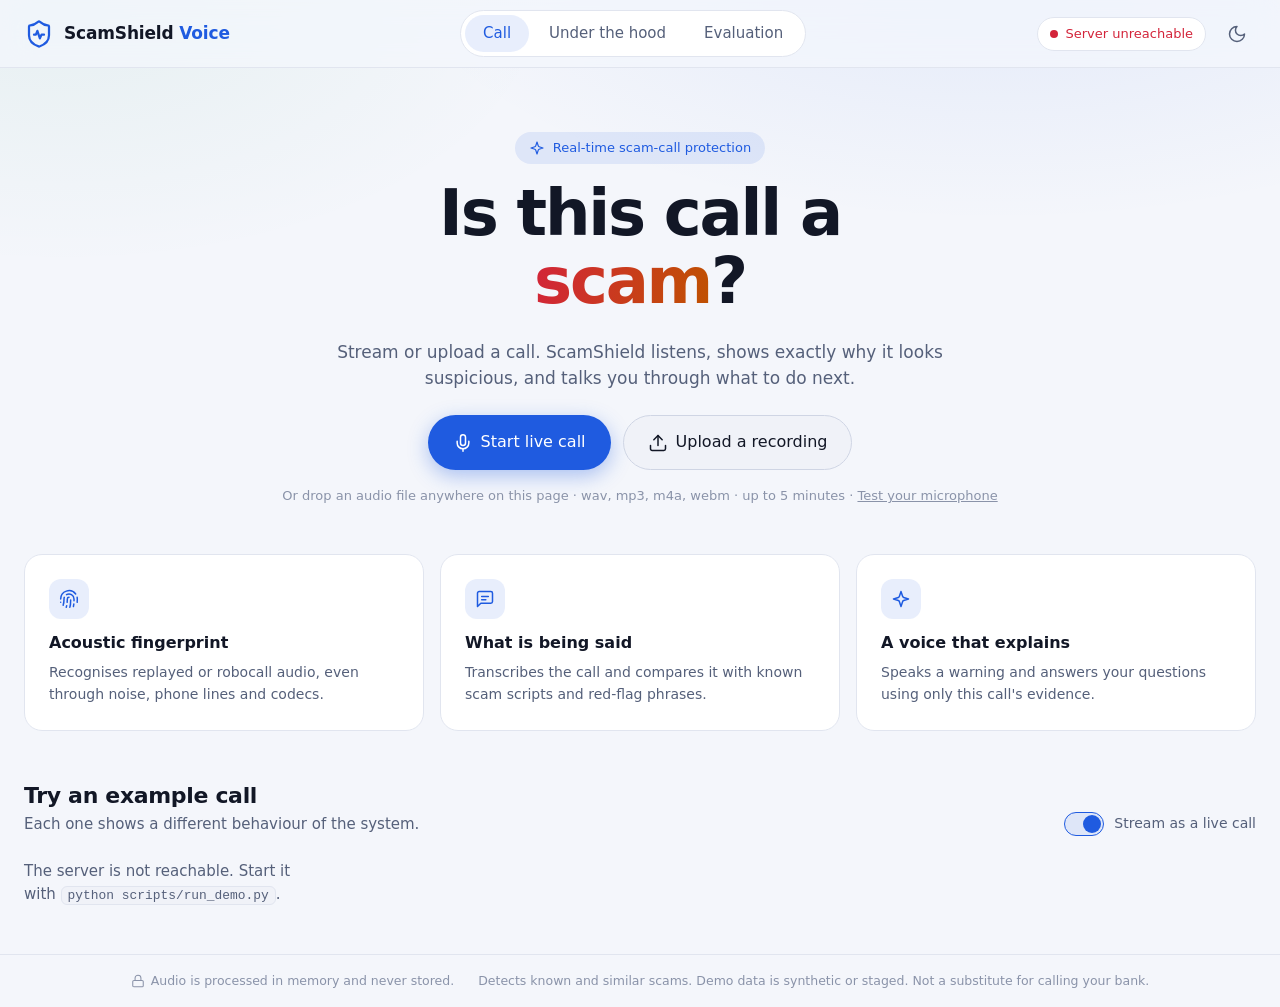
==== commit 10fcddd1: "Microphone diagnostics: test page and visible errors for the live mic - web/mic-test.html: step-by-s" ====
--- a/web/index.html
+++ b/web/index.html
@@ -74,6 +74,7 @@
 
     <!-- home: nothing analysed yet -->
     <div id="home" class="home">
+      <div id="home-alert" class="banner" data-kind="neutral" role="alert" hidden><svg class="ic" aria-hidden="true"><use href="#i-info"/></svg><span id="home-alert-text"></span></div>
       <div class="hero">
         <span class="eyebrow"><svg class="ic" aria-hidden="true"><use href="#i-sparkle"/></svg> Real-time scam-call protection</span>
         <h1>Is this call a <em>scam</em>?</h1>
@@ -83,7 +84,7 @@
           <button id="btn-upload" class="btn tonal lg"><svg class="ic" aria-hidden="true"><use href="#i-upload"/></svg>Upload a recording</button>
           <input id="file" type="file" accept=".wav,.mp3,.m4a,.webm,audio/*" hidden>
         </div>
-        <p class="hint">Or drop an audio file anywhere on this page · wav, mp3, m4a, webm · up to 5 minutes</p>
+        <p class="hint">Or drop an audio file anywhere on this page · wav, mp3, m4a, webm · up to 5 minutes · <a href="/mic-test.html" style="color:inherit">Test your microphone</a></p>
       </div>
 
       <ul class="how" aria-label="How it checks a call">
@@ -107,6 +108,7 @@
       <div class="session-head">
         <div class="clip">
           <span id="live-pill" class="pill live" hidden><i></i>LIVE <span id="live-time">0:00</span></span>
+          <span id="mic-meter" class="mic-meter" title="Microphone level" hidden><i></i></span>
           <h2 id="clip-title">Call</h2>
           <span id="clip-meta" class="muted"></span>
         </div>
@@ -150,7 +152,7 @@
 
           <section class="tiles" id="tiles" aria-label="Evidence">
             <article class="tile" id="tile-fp"><header><svg class="ic" aria-hidden="true"><use href="#i-fingerprint"/></svg><span>Fingerprint</span><button class="info" data-tip="Spectral-peak hashes of this audio are compared with known scam recordings. A spike at one time offset means a match." aria-label="About fingerprint"><svg class="ic" aria-hidden="true"><use href="#i-info"/></svg></button></header><b class="tile-val" id="tv-fp">–</b><span class="tile-sub" id="ts-fp">Waiting for audio</span><div class="meter"><i id="tm-fp"></i></div></article>
-            <article class="tile" id="tile-script"><header><svg class="ic" aria-hidden="true"><use href="#i-text"/></svg><span>Script match</span><button class="info" data-tip="Sentence embeddings of what was said, compared with known scam scripts (cosine similarity)." aria-label="About script match"><svg class="ic" aria-hidden="true"><use href="#i-info"/></svg></button></header><b class="tile-val" id="tv-script">–</b><span class="tile-sub" id="ts-script">Waiting for speech</span><div class="meter"><i id="tm-script"></i></div></article>
+            <article class="tile" id="tile-script"><header><svg class="ic" aria-hidden="true"><use href="#i-text"/></svg><span>Wording</span><button class="info" data-tip="A classifier trained on hundreds of scam and genuine call scripts (word and character patterns) scores how scam-like what was said is." aria-label="About wording"><svg class="ic" aria-hidden="true"><use href="#i-info"/></svg></button></header><b class="tile-val" id="tv-script">–</b><span class="tile-sub" id="ts-script">Waiting for speech</span><div class="meter"><i id="tm-script"></i></div></article>
             <article class="tile" id="tile-flags"><header><svg class="ic" aria-hidden="true"><use href="#i-flag"/></svg><span>Red flags</span><button class="info" data-tip="Urgency, secrecy, OTP requests, threats and payment demands. Phrases cancelled by safe context (for example 'we will never ask for your OTP') are not counted." aria-label="About red flags"><svg class="ic" aria-hidden="true"><use href="#i-info"/></svg></button></header><b class="tile-val" id="tv-flags">–</b><span class="tile-sub" id="ts-flags">Waiting for speech</span><div class="meter"><i id="tm-flags"></i></div></article>
             <article class="tile" id="tile-voice"><header><svg class="ic" aria-hidden="true"><use href="#i-wave"/></svg><span>Voice</span><button class="info" data-tip="Pitch, pace and pauses of the caller. Shown for context only; it does not change the score." aria-label="About voice"><svg class="ic" aria-hidden="true"><use href="#i-info"/></svg></button></header><b class="tile-val" id="tv-voice">–</b><span class="tile-sub" id="ts-voice">Context only</span><div class="meter muted-meter"><i id="tm-voice"></i></div></article>
           </section>
@@ -201,7 +203,7 @@
     <ol id="pipeline-body" class="steps" hidden>
       <li class="step"><span class="step-n">1</span><div class="step-c card"><h3>Clean the signal</h3><p class="muted">Resample to 16 kHz, remove DC offset, normalise, pre-emphasise (<code>y[n] = x[n] − 0.97·x[n−1]</code>), then find speech with energy and zero-crossing rate.</p><div id="stages" class="stages"></div></div></li>
       <li class="step"><span class="step-n">2</span><div class="step-c card"><h3>Fingerprint it</h3><p class="muted">Peaks of the spectrogram in the telephone band (300–3400 Hz) are paired into hashes. If a known recording shares many hashes at the <em>same</em> time offset, the histogram shows one tall spike.</p><canvas id="cv-offset" class="cv offset" aria-label="Offset histogram"></canvas><p id="offset-info" class="muted small"></p></div></li>
-      <li class="step"><span class="step-n">3</span><div class="step-c card"><h3>Understand the words</h3><p class="muted">Whisper transcribes the speech, sentence embeddings are compared with known scam scripts, and a lexicon flags urgency, secrecy, OTP requests and threats, with safe-context handling.</p><div class="two"><div><h4>Closest known scripts</h4><div id="sims" class="bars"></div></div><div><h4>Red-flag phrases</h4><div id="flag-chips" class="chips"></div></div></div></div></li>
+      <li class="step"><span class="step-n">3</span><div class="step-c card"><h3>Understand the words</h3><p class="muted">Whisper transcribes the speech; a classifier trained on hundreds of scam and genuine call scripts scores the wording; the closest known scripts are shown as evidence; and a lexicon flags urgency, secrecy, OTP requests and threats, with safe-context handling.</p><div class="two"><div><h4>Closest known scam scripts</h4><div id="sims" class="bars"></div></div><div><h4>Red-flag phrases</h4><div id="flag-chips" class="chips"></div></div></div></div></li>
       <li class="step"><span class="step-n">4</span><div class="step-c card"><h3>Decide</h3><p class="muted">Noisy-OR fusion: <code>score = 100·(1 − Π(1 − wᵢ·sᵢ))</code>. Any one strong layer is enough; weak layers add up without ever exceeding 100.</p><div class="two"><div><h4>Layer contributions</h4><div id="components" class="bars"></div><p id="formula" class="muted small"></p></div><div><h4>Time per stage (ms)</h4><div id="timings" class="bars"></div></div></div></div></li>
     </ol>
   </section>
--- a/web/styles.css
+++ b/web/styles.css
@@ -302,3 +302,5 @@
   .actions ol, .two { grid-template-columns: 1fr; } .cards { grid-template-columns: 1fr; } .step { grid-template-columns: 1fr; } .step-n { display: none; } .tiles { grid-template-columns: 1fr 1fr; }
   .hero h1 { font-size: 38px; } .samples-head { margin-bottom: 0; } .head-actions { width: 100%; justify-content: flex-end; flex-wrap: wrap; } #player { max-width: 100%; flex: 1 1 100%; }
 }
+.mic-meter { width: 64px; height: 8px; border-radius: 4px; background: var(--surface-3); overflow: hidden; align-self: center; }
+.mic-meter i { display: block; height: 100%; width: 0; background: var(--safe); border-radius: 4px; transition: width .08s linear; }
